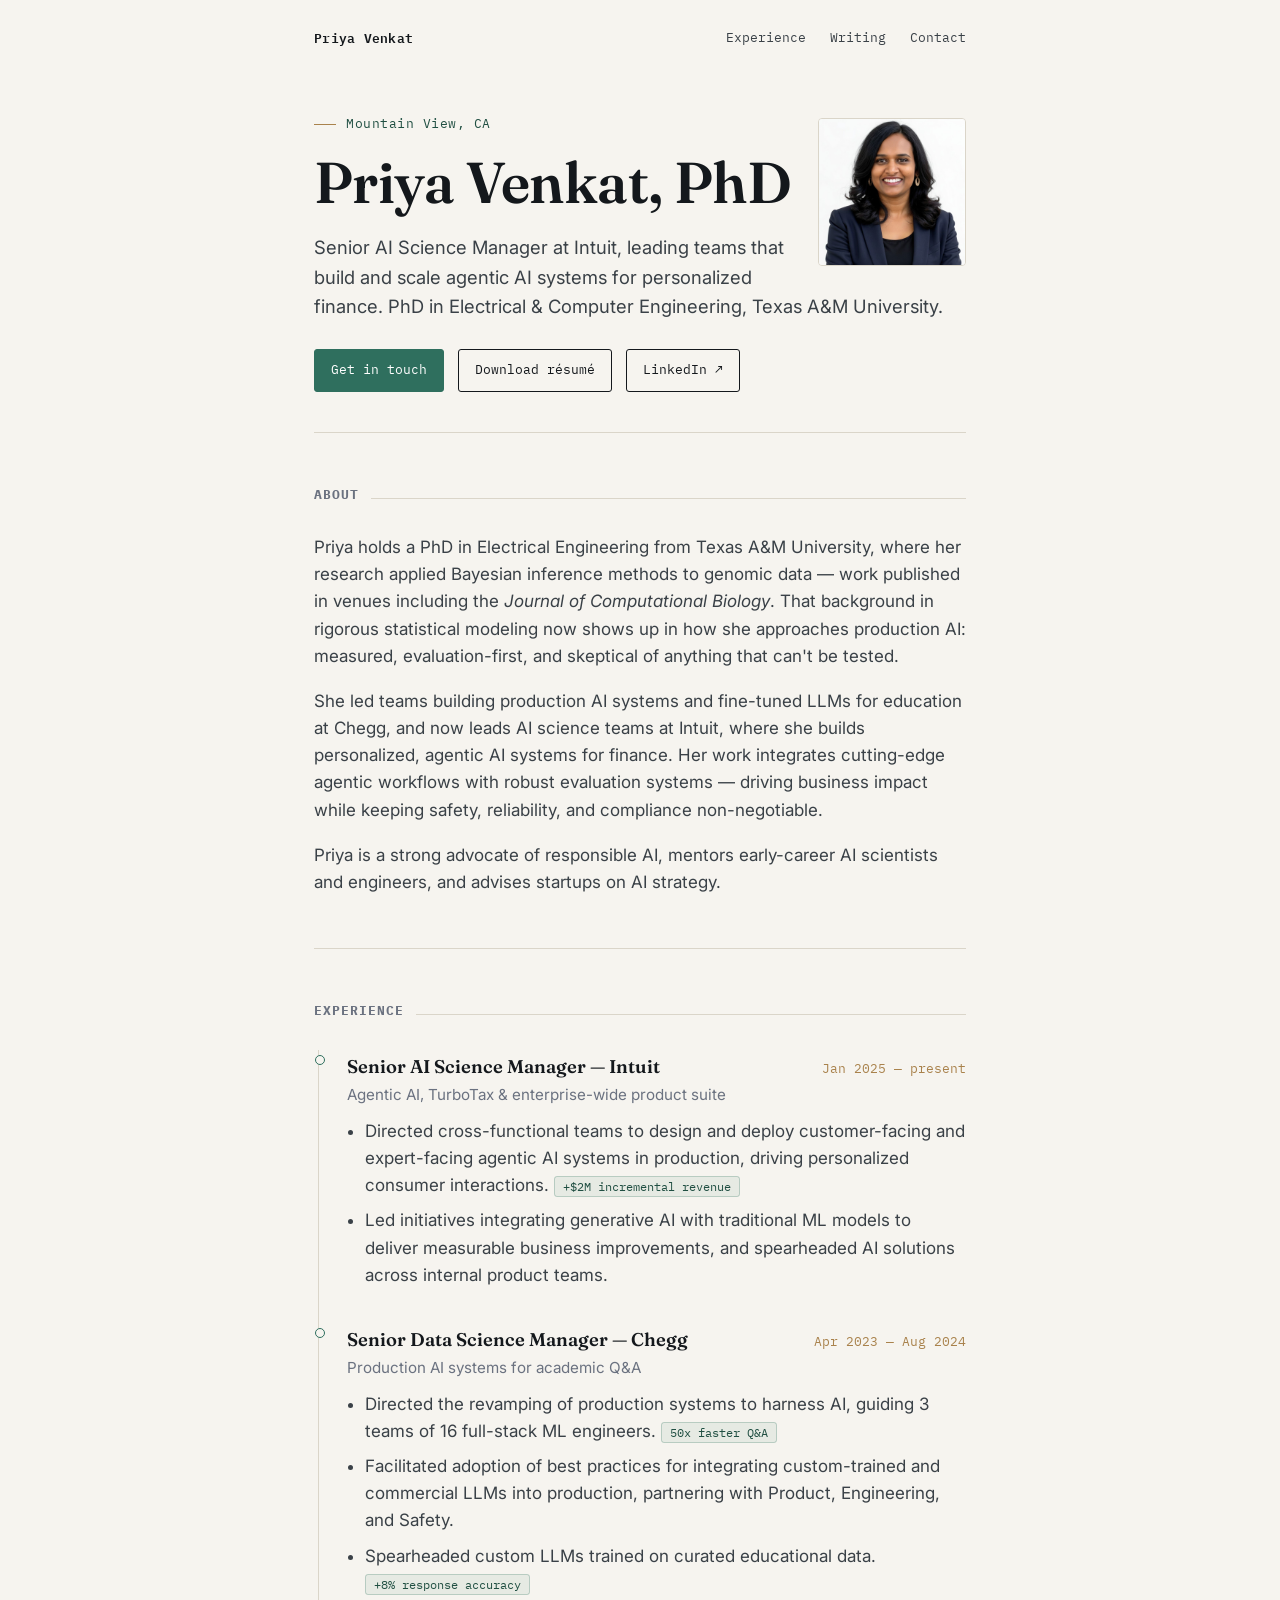
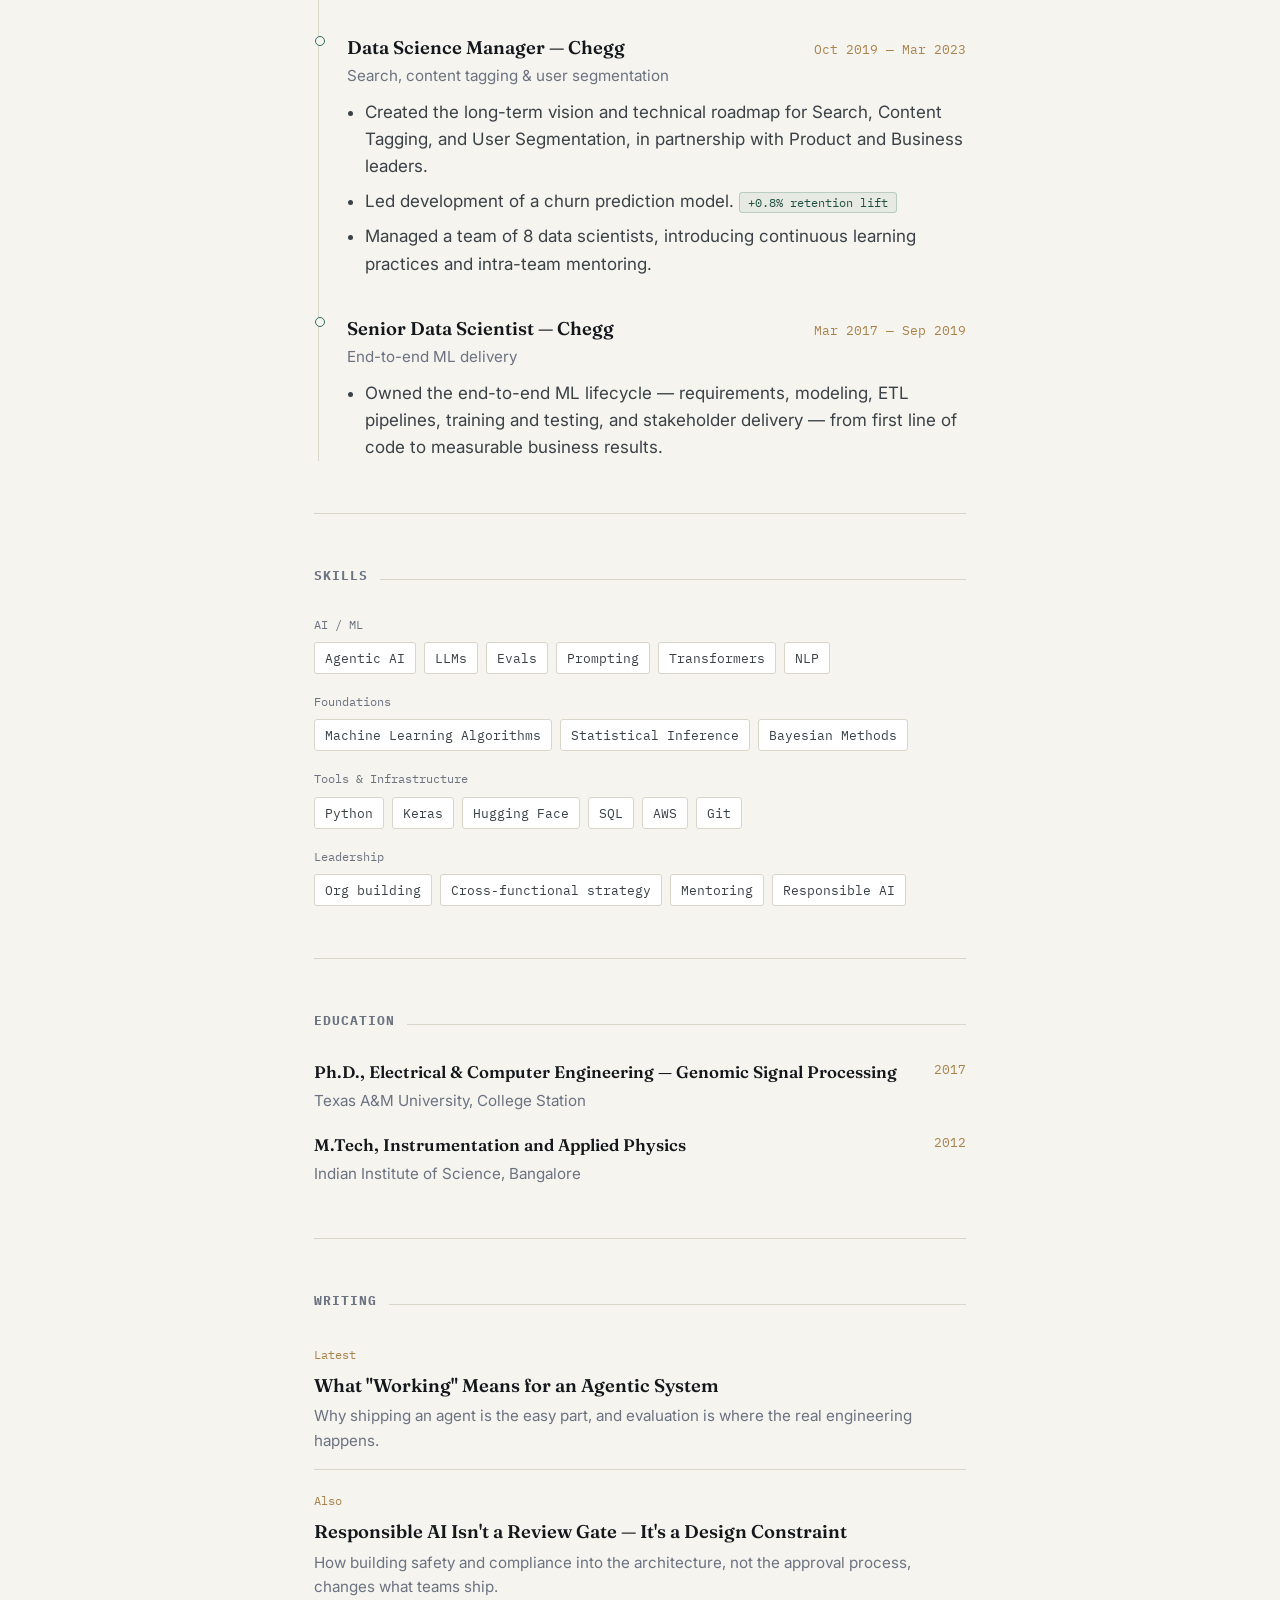
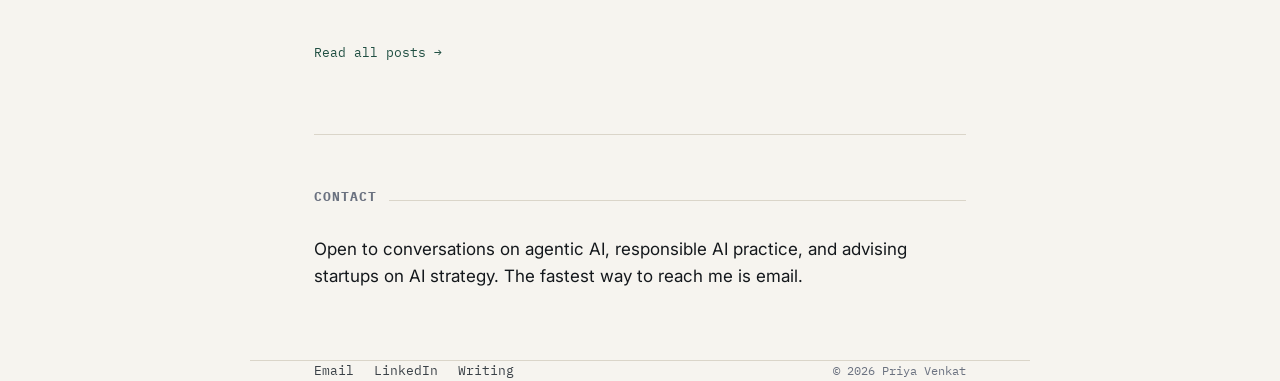
==== index.html @ 78ccdc3c "Initial site" ====
<!DOCTYPE html>
<html lang="en">
<head>
<meta charset="UTF-8">
<meta name="viewport" content="width=device-width, initial-scale=1.0">
<title>Priya Venkat, PhD — AI &amp; ML Leader</title>
<meta name="description" content="Priya Venkat, PhD — Senior AI Science Manager at Intuit. Building agentic AI systems, responsible AI practices, and mentoring the next generation of AI scientists.">
<link rel="preconnect" href="https://fonts.googleapis.com">
<link rel="preconnect" href="https://fonts.gstatic.com" crossorigin>
<link href="https://fonts.googleapis.com/css2?family=Fraunces:opsz,wght@9..144,500;9..144,600&family=Inter:wght@400;500;600&family=IBM+Plex+Mono:wght@400;500&display=swap" rel="stylesheet">
<link rel="stylesheet" href="css/style.css">
</head>
<body>

<nav class="site-nav">
  <a class="mark" href="/"><strong>Priya Venkat</strong></a>
  <div class="links">
    <a href="#experience">Experience</a>
    <a href="/blog/">Writing</a>
    <a href="#contact">Contact</a>
  </div>
</nav>

<main class="wrap">

  <section class="hero">
    <img class="portrait" src="assets/priya-profile.jpg" alt="Portrait of Priya Venkat">
    <p class="eyebrow">Mountain View, CA</p>
    <h1>Priya Venkat, PhD</h1>
    <p class="role">Senior AI Science Manager at Intuit, leading teams that build and scale agentic AI systems for personalized finance. PhD in Electrical &amp; Computer Engineering, Texas A&amp;M University.</p>
    <div class="actions">
      <a class="btn primary" href="mailto:priyav.sub@gmail.com">Get in touch</a>
      <a class="btn" href="assets/priya-venkat-resume.pdf" target="_blank" rel="noopener">Download résumé</a>
      <a class="btn" href="https://www.linkedin.com/in/priya26" target="_blank" rel="noopener">LinkedIn ↗</a>
    </div>
  </section>

  <section class="block bio">
    <h2>About</h2>
    <p>Priya holds a PhD in Electrical Engineering from Texas A&amp;M University, where her research applied Bayesian inference methods to genomic data — work published in venues including the <em>Journal of Computational Biology</em>. That background in rigorous statistical modeling now shows up in how she approaches production AI: measured, evaluation-first, and skeptical of anything that can't be tested.</p>
    <p>She led teams building production AI systems and fine-tuned LLMs for education at Chegg, and now leads AI science teams at Intuit, where she builds personalized, agentic AI systems for finance. Her work integrates cutting-edge agentic workflows with robust evaluation systems — driving business impact while keeping safety, reliability, and compliance non-negotiable.</p>
    <p>Priya is a strong advocate of responsible AI, mentors early-career AI scientists and engineers, and advises startups on AI strategy.</p>
  </section>

  <section class="block" id="experience">
    <h2>Experience</h2>
    <div class="ledger">

      <div class="entry">
        <div class="row">
          <h3>Senior AI Science Manager — Intuit</h3>
          <span class="date">Jan 2025 — present</span>
        </div>
        <p class="org">Agentic AI, TurboTax &amp; enterprise-wide product suite</p>
        <ul>
          <li>Directed cross-functional teams to design and deploy customer-facing and expert-facing agentic AI systems in production, driving personalized consumer interactions. <span class="impact">+$2M incremental revenue</span></li>
          <li>Led initiatives integrating generative AI with traditional ML models to deliver measurable business improvements, and spearheaded AI solutions across internal product teams.</li>
        </ul>
      </div>

      <div class="entry">
        <div class="row">
          <h3>Senior Data Science Manager — Chegg</h3>
          <span class="date">Apr 2023 — Aug 2024</span>
        </div>
        <p class="org">Production AI systems for academic Q&amp;A</p>
        <ul>
          <li>Directed the revamping of production systems to harness AI, guiding 3 teams of 16 full-stack ML engineers. <span class="impact">50x faster Q&amp;A</span></li>
          <li>Facilitated adoption of best practices for integrating custom-trained and commercial LLMs into production, partnering with Product, Engineering, and Safety.</li>
          <li>Spearheaded custom LLMs trained on curated educational data. <span class="impact">+8% response accuracy</span></li>
        </ul>
      </div>

      <div class="entry">
        <div class="row">
          <h3>Data Science Manager — Chegg</h3>
          <span class="date">Oct 2019 — Mar 2023</span>
        </div>
        <p class="org">Search, content tagging &amp; user segmentation</p>
        <ul>
          <li>Created the long-term vision and technical roadmap for Search, Content Tagging, and User Segmentation, in partnership with Product and Business leaders.</li>
          <li>Led development of a churn prediction model. <span class="impact">+0.8% retention lift</span></li>
          <li>Managed a team of 8 data scientists, introducing continuous learning practices and intra-team mentoring.</li>
        </ul>
      </div>

      <div class="entry">
        <div class="row">
          <h3>Senior Data Scientist — Chegg</h3>
          <span class="date">Mar 2017 — Sep 2019</span>
        </div>
        <p class="org">End-to-end ML delivery</p>
        <ul>
          <li>Owned the end-to-end ML lifecycle — requirements, modeling, ETL pipelines, training and testing, and stakeholder delivery — from first line of code to measurable business results.</li>
        </ul>
      </div>

    </div>
  </section>

  <section class="block">
    <h2>Skills</h2>
    <div class="skill-groups">
      <div class="skill-group">
        <div class="label">AI / ML</div>
        <div class="tags">
          <span class="tag">Agentic AI</span>
          <span class="tag">LLMs</span>
          <span class="tag">Evals</span>
          <span class="tag">Prompting</span>
          <span class="tag">Transformers</span>
          <span class="tag">NLP</span>
        </div>
      </div>
      <div class="skill-group">
        <div class="label">Foundations</div>
        <div class="tags">
          <span class="tag">Machine Learning Algorithms</span>
          <span class="tag">Statistical Inference</span>
          <span class="tag">Bayesian Methods</span>
        </div>
      </div>
      <div class="skill-group">
        <div class="label">Tools &amp; Infrastructure</div>
        <div class="tags">
          <span class="tag">Python</span>
          <span class="tag">Keras</span>
          <span class="tag">Hugging Face</span>
          <span class="tag">SQL</span>
          <span class="tag">AWS</span>
          <span class="tag">Git</span>
        </div>
      </div>
      <div class="skill-group">
        <div class="label">Leadership</div>
        <div class="tags">
          <span class="tag">Org building</span>
          <span class="tag">Cross-functional strategy</span>
          <span class="tag">Mentoring</span>
          <span class="tag">Responsible AI</span>
        </div>
      </div>
    </div>
  </section>

  <section class="block">
    <h2>Education</h2>
    <div class="edu-entry">
      <div class="row">
        <h3>Ph.D., Electrical &amp; Computer Engineering — Genomic Signal Processing</h3>
        <span class="date">2017</span>
      </div>
      <p class="org">Texas A&amp;M University, College Station</p>
    </div>
    <div class="edu-entry">
      <div class="row">
        <h3>M.Tech, Instrumentation and Applied Physics</h3>
        <span class="date">2012</span>
      </div>
      <p class="org">Indian Institute of Science, Bangalore</p>
    </div>
  </section>

  <section class="block">
    <h2>Writing</h2>
    <div class="writing-list">
      <a class="post-link" href="blog/evaluating-agentic-systems.html">
        <span class="p-date">Latest</span>
        <h3>What "Working" Means for an Agentic System</h3>
        <p>Why shipping an agent is the easy part, and evaluation is where the real engineering happens.</p>
      </a>
      <a class="post-link" href="blog/responsible-ai-at-scale.html">
        <span class="p-date">Also</span>
        <h3>Responsible AI Isn't a Review Gate — It's a Design Constraint</h3>
        <p>How building safety and compliance into the architecture, not the approval process, changes what teams ship.</p>
      </a>
    </div>
    <p style="margin-top: 20px;"><a href="/blog/" class="back-link">Read all posts →</a></p>
  </section>

  <section class="block" id="contact">
    <h2>Contact</h2>
    <p class="bio">Open to conversations on agentic AI, responsible AI practice, and advising startups on AI strategy. The fastest way to reach me is email.</p>
  </section>

</main>

<footer class="wrap">
  <div class="foot-row">
    <div class="links">
      <a href="mailto:priyav.sub@gmail.com">Email</a>
      <a href="https://www.linkedin.com/in/priya26" target="_blank" rel="noopener">LinkedIn</a>
      <a href="/blog/">Writing</a>
    </div>
    <span class="copy">© 2026 Priya Venkat</span>
  </div>
</footer>

</body>
</html>
---- css/style.css ----
/* ==========================================================================
   Priya Venkat — personal site
   Design tokens
   ========================================================================== */

:root {
  --ink: #14181C;
  --ink-soft: #3A4147;
  --paper: #F6F4EF;
  --paper-raised: #FFFFFF;
  --ledger: #2F6F5E;
  --ledger-deep: #204F42;
  --brass: #A9824C;
  --line: #DAD5C9;
  --muted: #6B7280;

  --display: "Fraunces", Georgia, serif;
  --body: "Inter", -apple-system, BlinkMacSystemFont, "Segoe UI", sans-serif;
  --mono: "IBM Plex Mono", ui-monospace, Menlo, monospace;

  --max-w: 780px;
  --edge: clamp(24px, 6vw, 64px);
}

@media (prefers-color-scheme: dark) {
  /* Intentionally not auto-switching to dark mode — the ledger-on-paper
     concept depends on the warm paper ground. Kept light across devices. */
}

* { box-sizing: border-box; }

html {
  scroll-behavior: smooth;
}

@media (prefers-reduced-motion: reduce) {
  html { scroll-behavior: auto; }
  * { animation-duration: 0.001ms !important; transition-duration: 0.001ms !important; }
}

body {
  margin: 0;
  background: var(--paper);
  color: var(--ink);
  font-family: var(--body);
  font-size: 17px;
  line-height: 1.6;
  -webkit-font-smoothing: antialiased;
}

a {
  color: var(--ledger-deep);
  text-decoration-thickness: 1px;
  text-underline-offset: 3px;
}
a:hover { color: var(--brass); }

a:focus-visible,
button:focus-visible {
  outline: 2px solid var(--ledger);
  outline-offset: 3px;
}

img { max-width: 100%; display: block; }

.wrap {
  max-width: var(--max-w);
  margin: 0 auto;
  padding: 0 var(--edge);
}

/* ---------- Nav ---------- */

.site-nav {
  padding: 28px var(--edge) 0;
  max-width: var(--max-w);
  margin: 0 auto;
  display: flex;
  justify-content: space-between;
  align-items: center;
}

.site-nav .mark {
  font-family: var(--mono);
  font-size: 13px;
  letter-spacing: 0.02em;
  color: var(--muted);
  text-decoration: none;
}
.site-nav .mark strong { color: var(--ink); font-weight: 600; }

.site-nav .links {
  display: flex;
  gap: 24px;
  font-family: var(--mono);
  font-size: 13px;
}
.site-nav .links a {
  color: var(--ink-soft);
  text-decoration: none;
  border-bottom: 1px solid transparent;
}
.site-nav .links a:hover {
  color: var(--ledger-deep);
  border-bottom-color: var(--ledger);
}

/* ---------- Hero ---------- */

.hero {
  padding: 64px 0 40px;
}

.hero .eyebrow {
  font-family: var(--mono);
  font-size: 13px;
  color: var(--ledger-deep);
  letter-spacing: 0.04em;
  margin: 0 0 18px;
  display: flex;
  align-items: center;
  gap: 10px;
}
.hero .eyebrow::before {
  content: "";
  width: 22px;
  height: 1px;
  background: var(--brass);
  display: inline-block;
}

.hero h1 {
  font-family: var(--display);
  font-weight: 600;
  font-size: clamp(2.4rem, 6vw, 3.6rem);
  line-height: 1.05;
  letter-spacing: -0.01em;
  margin: 0 0 20px;
}

.hero .role {
  font-size: 1.15rem;
  color: var(--ink-soft);
  max-width: 60ch;
  margin: 0 0 28px;
}

.hero .portrait {
  float: right;
  width: 148px;
  height: 148px;
  border-radius: 4px;
  object-fit: cover;
  margin: 4px 0 20px 24px;
  border: 1px solid var(--line);
}

.hero .actions {
  display: flex;
  flex-wrap: wrap;
  gap: 14px;
  margin-top: 8px;
  clear: both;
}

.btn {
  font-family: var(--mono);
  font-size: 13px;
  display: inline-flex;
  align-items: center;
  gap: 8px;
  padding: 10px 16px;
  border: 1px solid var(--ink);
  border-radius: 3px;
  text-decoration: none;
  color: var(--ink);
  transition: background 0.15s ease, color 0.15s ease, border-color 0.15s ease;
}
.btn:hover {
  background: var(--ink);
  color: var(--paper);
}
.btn.primary {
  background: var(--ledger);
  border-color: var(--ledger);
  color: #fff;
}
.btn.primary:hover {
  background: var(--ledger-deep);
  border-color: var(--ledger-deep);
  color: #fff;
}

/* ---------- Section scaffolding ---------- */

section.block {
  padding: 52px 0;
  border-top: 1px solid var(--line);
}

.block h2 {
  font-family: var(--mono);
  font-size: 13px;
  text-transform: uppercase;
  letter-spacing: 0.08em;
  color: var(--muted);
  margin: 0 0 28px;
  display: flex;
  align-items: baseline;
  gap: 12px;
}
.block h2::after {
  content: "";
  flex: 1;
  height: 1px;
  background: var(--line);
}

.bio p { margin: 0 0 18px; color: var(--ink-soft); max-width: 68ch; }
.bio p:last-child { margin-bottom: 0; }

/* ---------- Ledger timeline (experience) ---------- */

.ledger {
  position: relative;
  padding-left: 0;
}

.entry {
  position: relative;
  padding: 0 0 34px 0;
  border-left: 1px solid var(--line);
  padding-left: 28px;
  margin-left: 4px;
}
.entry:last-child { padding-bottom: 0; }

.entry::before {
  content: "";
  position: absolute;
  left: -4.5px;
  top: 5px;
  width: 8px;
  height: 8px;
  background: var(--paper);
  border: 1.5px solid var(--ledger);
  border-radius: 50%;
}

.entry .row {
  display: flex;
  justify-content: space-between;
  align-items: baseline;
  flex-wrap: wrap;
  gap: 8px 20px;
}

.entry .date {
  font-family: var(--mono);
  font-size: 12.5px;
  color: var(--brass);
  white-space: nowrap;
}

.entry h3 {
  font-family: var(--display);
  font-size: 1.15rem;
  font-weight: 600;
  margin: 2px 0 2px;
}

.entry .org {
  color: var(--muted);
  font-size: 0.95rem;
  margin: 0 0 10px;
}

.entry ul {
  margin: 8px 0 0;
  padding-left: 18px;
  color: var(--ink-soft);
}
.entry li { margin-bottom: 8px; }
.entry li:last-child { margin-bottom: 0; }

.entry .impact {
  font-family: var(--mono);
  font-size: 12px;
  color: var(--ledger-deep);
  background: rgba(47, 111, 94, 0.08);
  border: 1px solid rgba(47, 111, 94, 0.25);
  padding: 2px 8px;
  border-radius: 3px;
  white-space: nowrap;
}

/* ---------- Skills ---------- */

.skill-groups {
  display: grid;
  gap: 18px;
}

.skill-group .label {
  font-family: var(--mono);
  font-size: 12px;
  color: var(--muted);
  margin-bottom: 8px;
}

.tags {
  display: flex;
  flex-wrap: wrap;
  gap: 8px;
}

.tag {
  font-family: var(--mono);
  font-size: 12.5px;
  padding: 5px 10px;
  border: 1px solid var(--line);
  border-radius: 3px;
  color: var(--ink-soft);
  background: var(--paper-raised);
}

/* ---------- Education ---------- */

.edu-entry {
  margin-bottom: 18px;
}
.edu-entry:last-child { margin-bottom: 0; }
.edu-entry .row {
  display: flex;
  justify-content: space-between;
  gap: 12px;
  flex-wrap: wrap;
}
.edu-entry h3 {
  font-family: var(--display);
  font-size: 1.05rem;
  margin: 0 0 3px;
  font-weight: 600;
}
.edu-entry .org { color: var(--muted); font-size: 0.95rem; margin: 0; }
.edu-entry .date { font-family: var(--mono); font-size: 12.5px; color: var(--brass); }

/* ---------- Writing teaser ---------- */

.writing-list a.post-link {
  display: block;
  padding: 16px 0;
  border-bottom: 1px solid var(--line);
  text-decoration: none;
  color: var(--ink);
}
.writing-list a.post-link:first-child { padding-top: 0; }
.writing-list a.post-link:last-child { border-bottom: none; }

.post-link .p-date {
  font-family: var(--mono);
  font-size: 12px;
  color: var(--brass);
}
.post-link h3 {
  font-family: var(--display);
  font-size: 1.15rem;
  margin: 4px 0 4px;
  font-weight: 600;
  transition: color 0.15s ease;
}
.post-link:hover h3 { color: var(--ledger-deep); }
.post-link p {
  color: var(--muted);
  margin: 0;
  font-size: 0.95rem;
}

/* ---------- Footer ---------- */

footer {
  padding: 44px 0 60px;
  border-top: 1px solid var(--line);
  margin-top: 12px;
}
footer .foot-row {
  display: flex;
  justify-content: space-between;
  align-items: center;
  flex-wrap: wrap;
  gap: 14px;
}
footer .links {
  display: flex;
  gap: 20px;
  font-family: var(--mono);
  font-size: 13px;
}
footer .links a { text-decoration: none; color: var(--ink-soft); }
footer .links a:hover { color: var(--ledger-deep); }
footer .copy {
  font-family: var(--mono);
  font-size: 12px;
  color: var(--muted);
}

/* ---------- Blog index ---------- */

.blog-hero {
  padding: 56px 0 20px;
}
.blog-hero h1 {
  font-family: var(--display);
  font-size: clamp(2rem, 5vw, 2.8rem);
  margin: 0 0 12px;
  font-weight: 600;
}
.blog-hero p { color: var(--muted); max-width: 60ch; }

.post-list { padding: 20px 0 60px; }

/* ---------- Blog post ---------- */

.post-header {
  padding: 56px 0 8px;
}
.post-header .p-date {
  font-family: var(--mono);
  font-size: 13px;
  color: var(--brass);
}
.post-header h1 {
  font-family: var(--display);
  font-size: clamp(1.8rem, 5vw, 2.6rem);
  line-height: 1.15;
  margin: 12px 0 8px;
  font-weight: 600;
}
.post-header .dek {
  color: var(--ink-soft);
  font-size: 1.05rem;
  max-width: 60ch;
}

.post-body {
  padding: 20px 0 60px;
  max-width: var(--max-w);
}
.post-body p { margin: 0 0 20px; color: var(--ink-soft); }
.post-body h2 {
  font-family: var(--display);
  font-size: 1.4rem;
  margin: 36px 0 14px;
  font-weight: 600;
  color: var(--ink);
}
.post-body ul { color: var(--ink-soft); padding-left: 22px; }
.post-body li { margin-bottom: 10px; }
.post-body blockquote {
  margin: 28px 0;
  padding: 4px 0 4px 20px;
  border-left: 2px solid var(--ledger);
  color: var(--ink-soft);
  font-style: italic;
}

.back-link {
  font-family: var(--mono);
  font-size: 13px;
  text-decoration: none;
  display: inline-block;
  margin-top: 8px;
}

/* ---------- Responsive ---------- */

@media (max-width: 560px) {
  .hero .portrait {
    float: none;
    width: 108px;
    height: 108px;
    margin: 0 0 20px;
  }
  .entry .row { flex-direction: column; align-items: flex-start; }
  .edu-entry .row { flex-direction: column; }
}
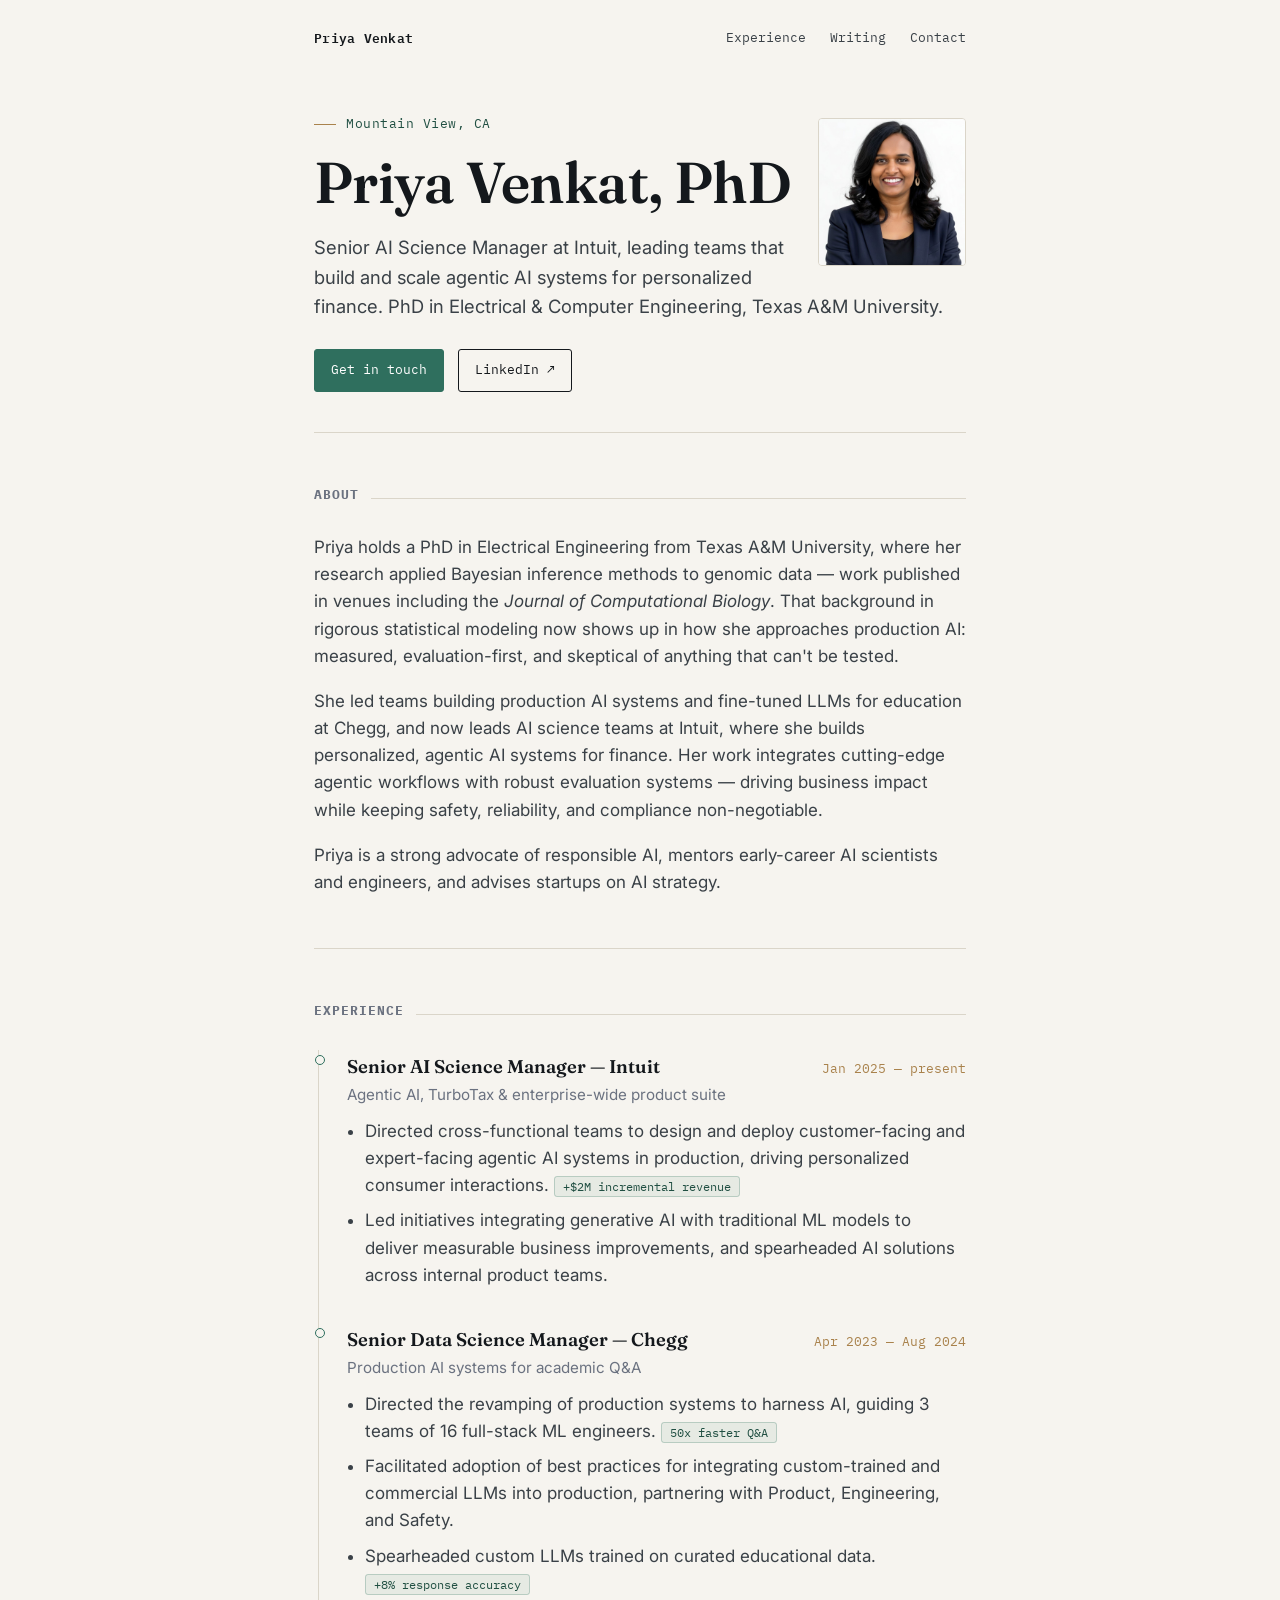
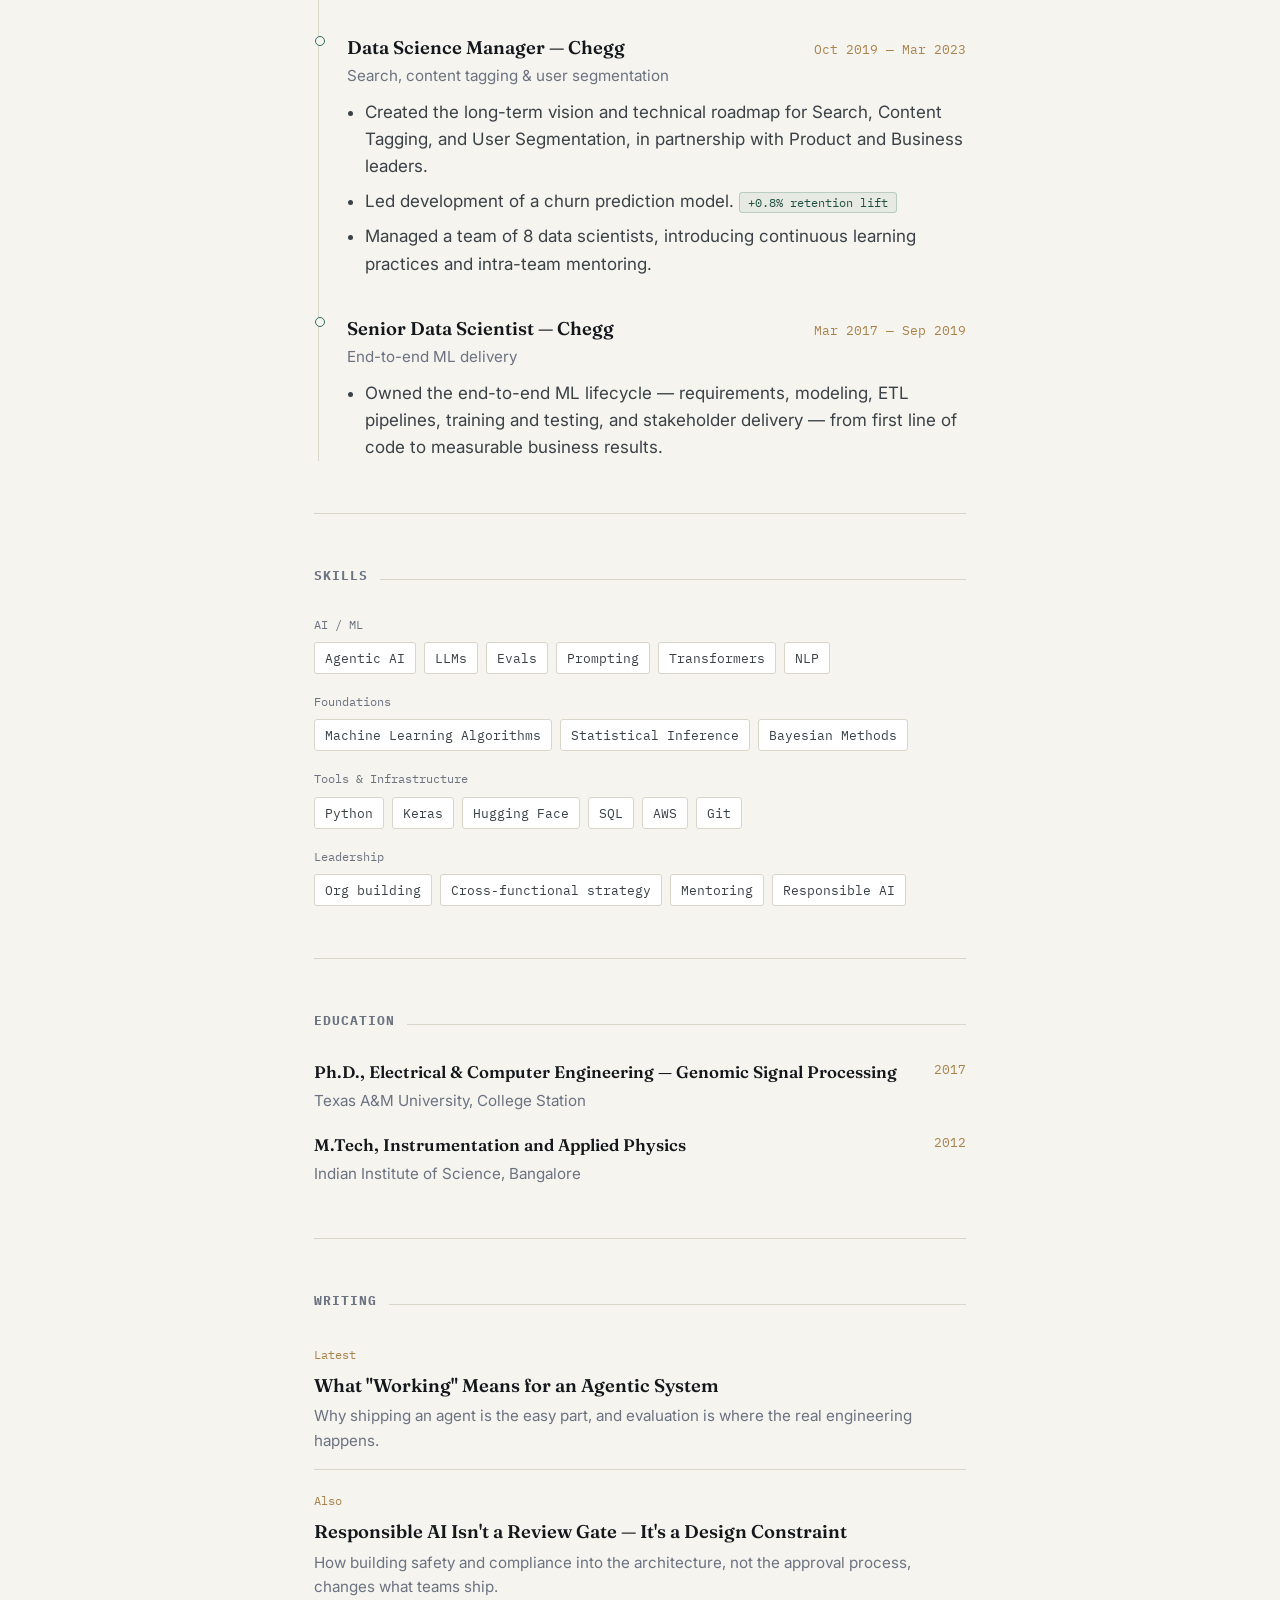
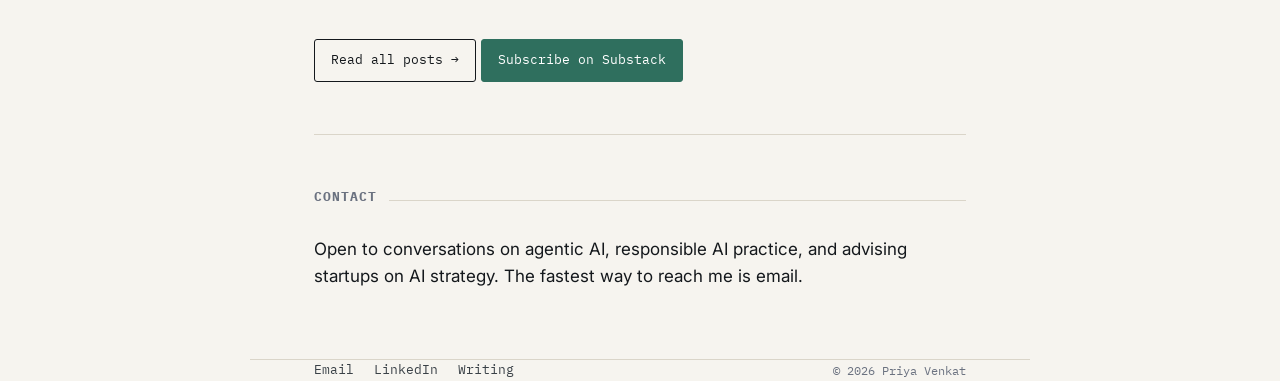
==== commit a151d5d7: "Remove résumé PDF, keep summary only" ====
--- a/index.html
+++ b/index.html
@@ -30,7 +30,6 @@
     <p class="role">Senior AI Science Manager at Intuit, leading teams that build and scale agentic AI systems for personalized finance. PhD in Electrical &amp; Computer Engineering, Texas A&amp;M University.</p>
     <div class="actions">
       <a class="btn primary" href="mailto:priyav.sub@gmail.com">Get in touch</a>
-      <a class="btn" href="assets/priya-venkat-resume.pdf" target="_blank" rel="noopener">Download résumé</a>
       <a class="btn" href="https://www.linkedin.com/in/priya26" target="_blank" rel="noopener">LinkedIn ↗</a>
     </div>
   </section>
@@ -175,7 +174,10 @@
         <p>How building safety and compliance into the architecture, not the approval process, changes what teams ship.</p>
       </a>
     </div>
-    <p style="margin-top: 20px;"><a href="/blog/" class="back-link">Read all posts →</a></p>
+    <div class="actions" style="margin-top: 24px;">
+      <a class="btn" href="/blog/">Read all posts →</a>
+      <a class="btn primary" href="https://priyavenkatai.substack.com" target="_blank" rel="noopener">Subscribe on Substack</a>
+    </div>
   </section>
 
   <section class="block" id="contact">
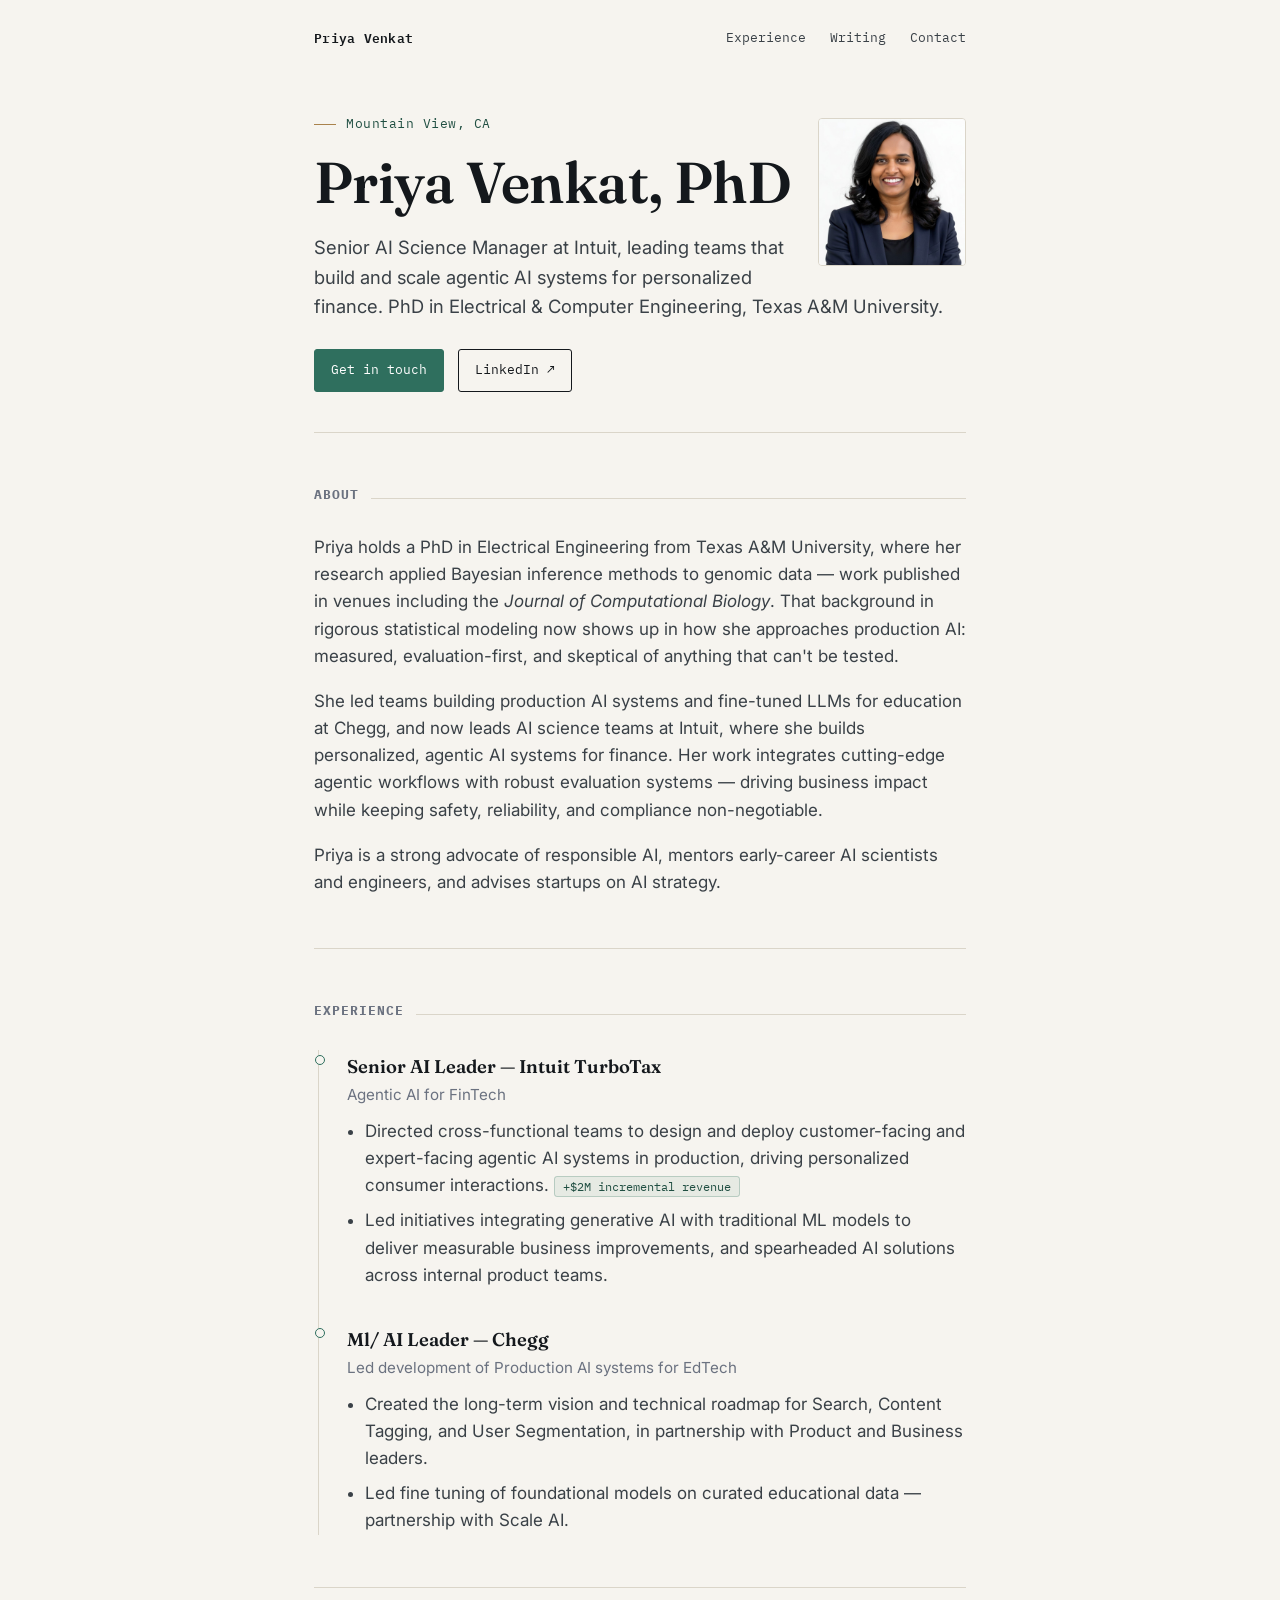
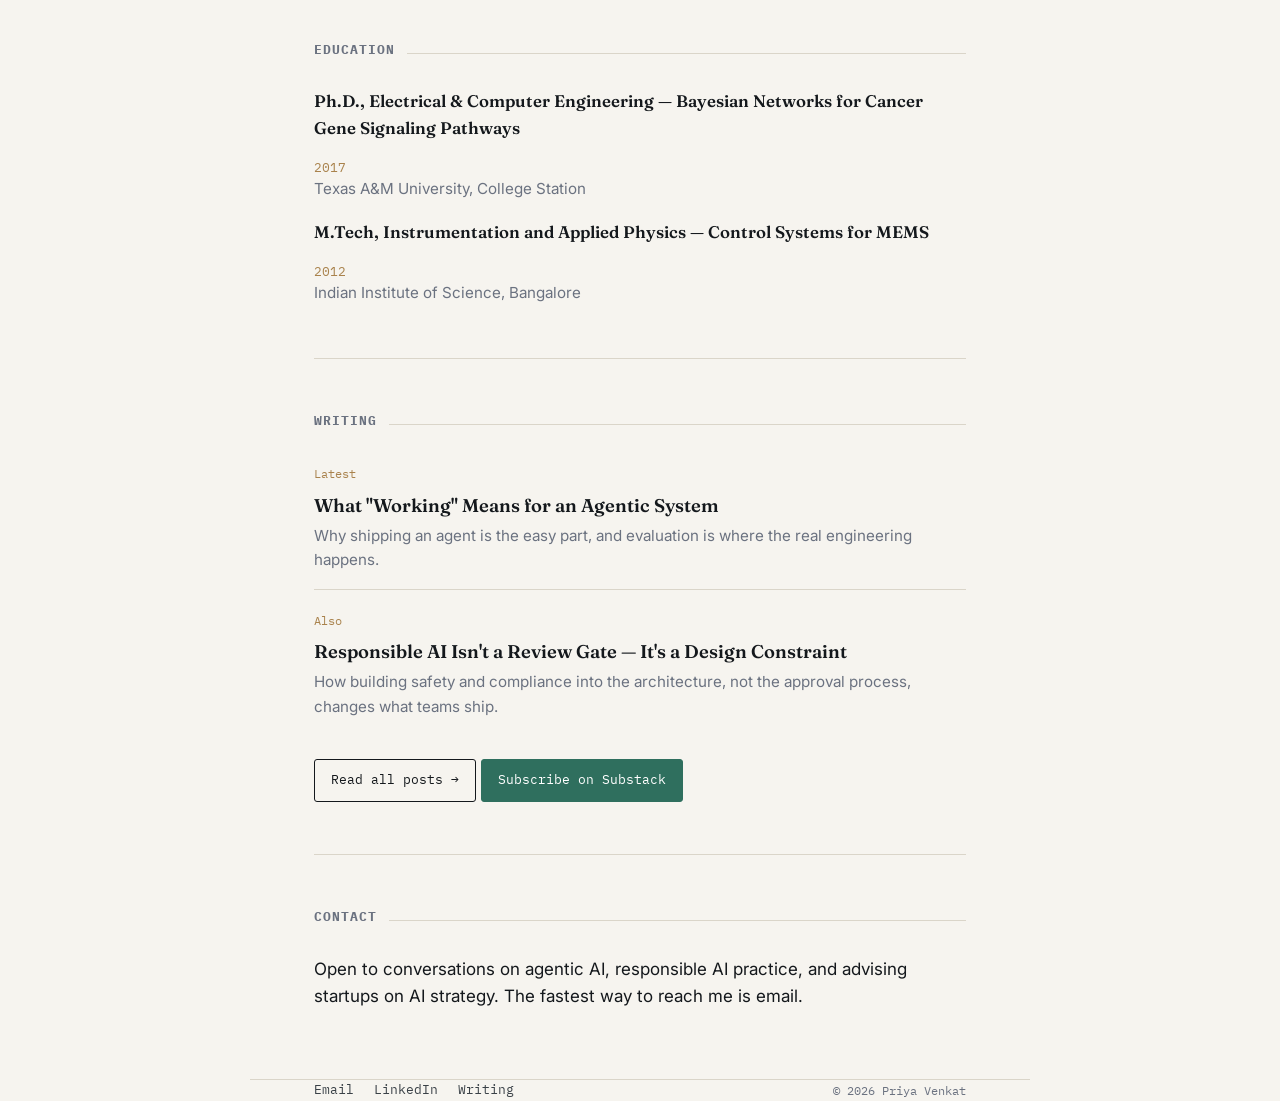
==== commit e7eb75bd: "Modify about me" ====
--- a/index.html
+++ b/index.html
@@ -47,10 +47,9 @@
 
       <div class="entry">
         <div class="row">
-          <h3>Senior AI Science Manager — Intuit</h3>
-          <span class="date">Jan 2025 — present</span>
+          <h3>Senior AI Leader — Intuit TurboTax</h3>
         </div>
-        <p class="org">Agentic AI, TurboTax &amp; enterprise-wide product suite</p>
+        <p class="org">Agentic AI for FinTech</p>
         <ul>
           <li>Directed cross-functional teams to design and deploy customer-facing and expert-facing agentic AI systems in production, driving personalized consumer interactions. <span class="impact">+$2M incremental revenue</span></li>
           <li>Led initiatives integrating generative AI with traditional ML models to deliver measurable business improvements, and spearheaded AI solutions across internal product teams.</li>
@@ -59,38 +58,12 @@
 
       <div class="entry">
         <div class="row">
-          <h3>Senior Data Science Manager — Chegg</h3>
-          <span class="date">Apr 2023 — Aug 2024</span>
+          <h3>Ml/ AI Leader — Chegg</h3>
         </div>
-        <p class="org">Production AI systems for academic Q&amp;A</p>
-        <ul>
-          <li>Directed the revamping of production systems to harness AI, guiding 3 teams of 16 full-stack ML engineers. <span class="impact">50x faster Q&amp;A</span></li>
-          <li>Facilitated adoption of best practices for integrating custom-trained and commercial LLMs into production, partnering with Product, Engineering, and Safety.</li>
-          <li>Spearheaded custom LLMs trained on curated educational data. <span class="impact">+8% response accuracy</span></li>
-        </ul>
-      </div>
-
-      <div class="entry">
-        <div class="row">
-          <h3>Data Science Manager — Chegg</h3>
-          <span class="date">Oct 2019 — Mar 2023</span>
-        </div>
-        <p class="org">Search, content tagging &amp; user segmentation</p>
+        <p class="org">Led development of Production AI systems for EdTech</p>
         <ul>
           <li>Created the long-term vision and technical roadmap for Search, Content Tagging, and User Segmentation, in partnership with Product and Business leaders.</li>
-          <li>Led development of a churn prediction model. <span class="impact">+0.8% retention lift</span></li>
-          <li>Managed a team of 8 data scientists, introducing continuous learning practices and intra-team mentoring.</li>
-        </ul>
-      </div>
-
-      <div class="entry">
-        <div class="row">
-          <h3>Senior Data Scientist — Chegg</h3>
-          <span class="date">Mar 2017 — Sep 2019</span>
-        </div>
-        <p class="org">End-to-end ML delivery</p>
-        <ul>
-          <li>Owned the end-to-end ML lifecycle — requirements, modeling, ETL pipelines, training and testing, and stakeholder delivery — from first line of code to measurable business results.</li>
+          <li>Led fine tuning of foundational models on curated educational data — partnership with Scale AI.</li>
         </ul>
       </div>
 
@@ -98,62 +71,17 @@
   </section>
 
   <section class="block">
-    <h2>Skills</h2>
-    <div class="skill-groups">
-      <div class="skill-group">
-        <div class="label">AI / ML</div>
-        <div class="tags">
-          <span class="tag">Agentic AI</span>
-          <span class="tag">LLMs</span>
-          <span class="tag">Evals</span>
-          <span class="tag">Prompting</span>
-          <span class="tag">Transformers</span>
-          <span class="tag">NLP</span>
-        </div>
-      </div>
-      <div class="skill-group">
-        <div class="label">Foundations</div>
-        <div class="tags">
-          <span class="tag">Machine Learning Algorithms</span>
-          <span class="tag">Statistical Inference</span>
-          <span class="tag">Bayesian Methods</span>
-        </div>
-      </div>
-      <div class="skill-group">
-        <div class="label">Tools &amp; Infrastructure</div>
-        <div class="tags">
-          <span class="tag">Python</span>
-          <span class="tag">Keras</span>
-          <span class="tag">Hugging Face</span>
-          <span class="tag">SQL</span>
-          <span class="tag">AWS</span>
-          <span class="tag">Git</span>
-        </div>
-      </div>
-      <div class="skill-group">
-        <div class="label">Leadership</div>
-        <div class="tags">
-          <span class="tag">Org building</span>
-          <span class="tag">Cross-functional strategy</span>
-          <span class="tag">Mentoring</span>
-          <span class="tag">Responsible AI</span>
-        </div>
-      </div>
-    </div>
-  </section>
-
-  <section class="block">
     <h2>Education</h2>
     <div class="edu-entry">
       <div class="row">
-        <h3>Ph.D., Electrical &amp; Computer Engineering — Genomic Signal Processing</h3>
+        <h3>Ph.D., Electrical &amp; Computer Engineering — Bayesian Networks for Cancer Gene Signaling Pathways</h3>
         <span class="date">2017</span>
       </div>
       <p class="org">Texas A&amp;M University, College Station</p>
     </div>
     <div class="edu-entry">
       <div class="row">
-        <h3>M.Tech, Instrumentation and Applied Physics</h3>
+        <h3>M.Tech, Instrumentation and Applied Physics — Control Systems for MEMS</h3>
         <span class="date">2012</span>
       </div>
       <p class="org">Indian Institute of Science, Bangalore</p>
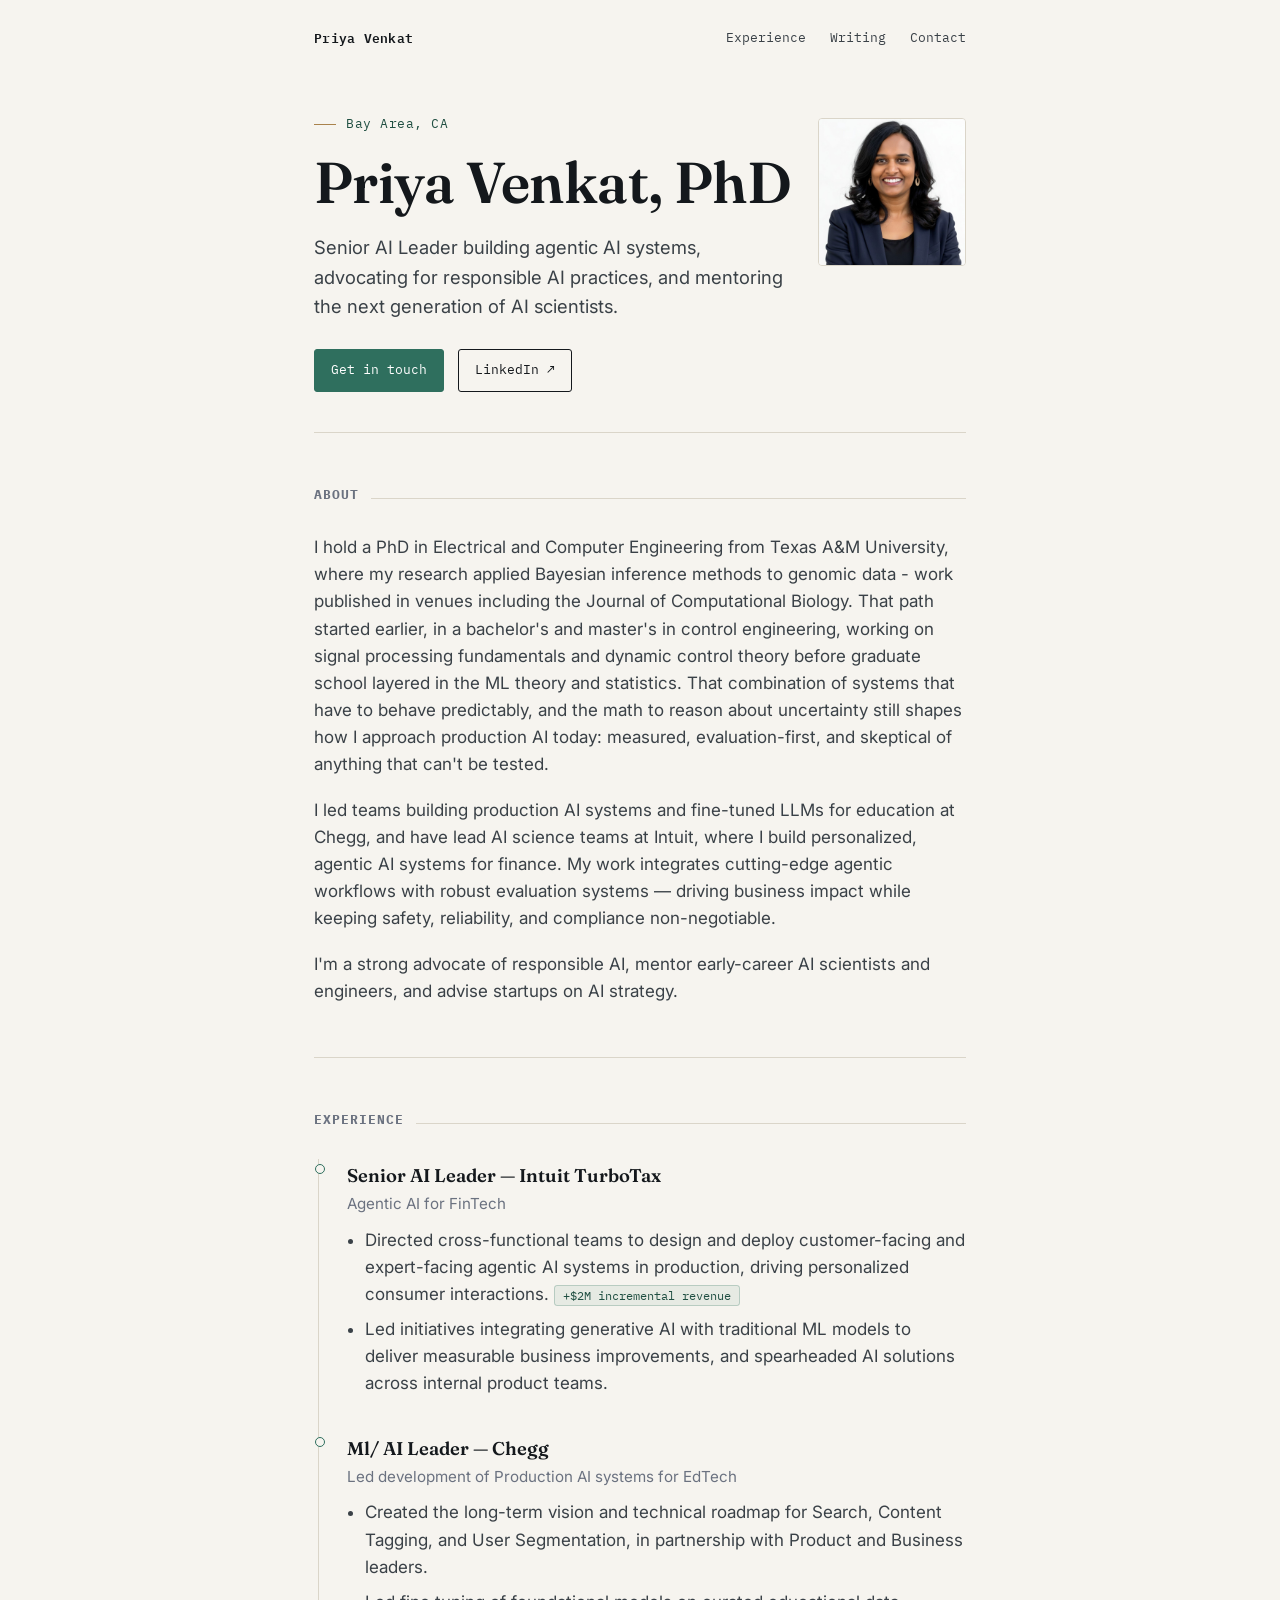
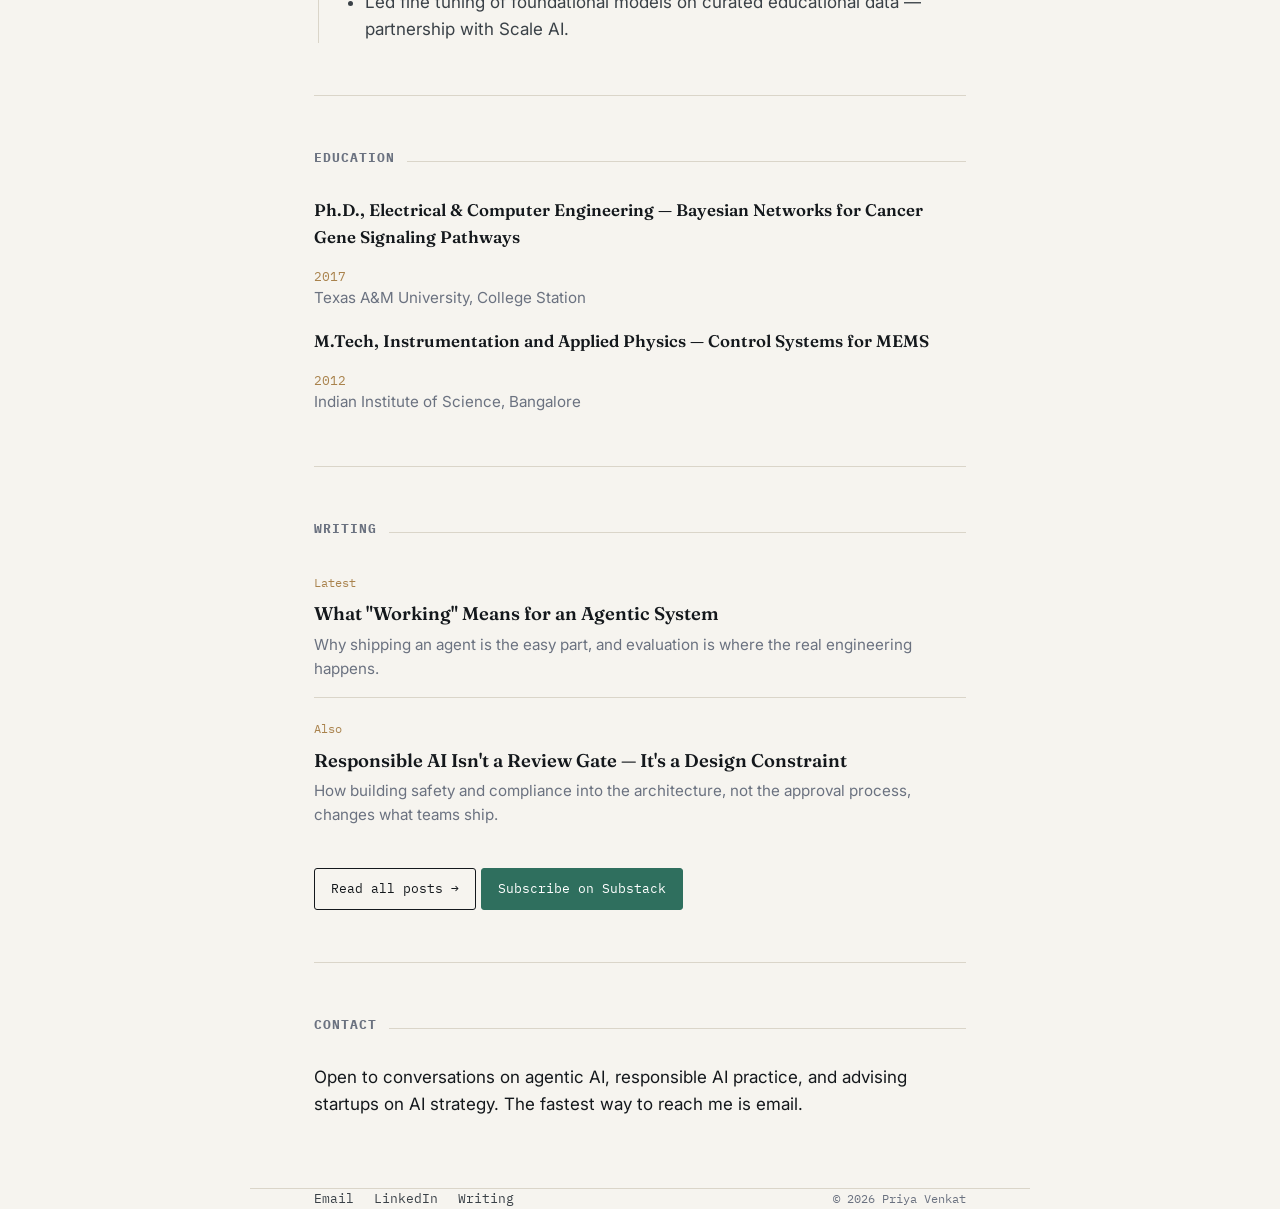
==== commit 7c8eaea0: "Modify about me again" ====
--- a/index.html
+++ b/index.html
@@ -4,7 +4,7 @@
 <meta charset="UTF-8">
 <meta name="viewport" content="width=device-width, initial-scale=1.0">
 <title>Priya Venkat, PhD — AI &amp; ML Leader</title>
-<meta name="description" content="Priya Venkat, PhD — Senior AI Science Manager at Intuit. Building agentic AI systems, responsible AI practices, and mentoring the next generation of AI scientists.">
+<meta name="description" content="Priya Venkat, PhD — Senior AI Leader building agentic AI systems, advocating for responsible AI practices, and mentoring the next generation of AI scientists.">
 <link rel="preconnect" href="https://fonts.googleapis.com">
 <link rel="preconnect" href="https://fonts.gstatic.com" crossorigin>
 <link href="https://fonts.googleapis.com/css2?family=Fraunces:opsz,wght@9..144,500;9..144,600&family=Inter:wght@400;500;600&family=IBM+Plex+Mono:wght@400;500&display=swap" rel="stylesheet">
@@ -25,9 +25,9 @@
 
   <section class="hero">
     <img class="portrait" src="assets/priya-profile.jpg" alt="Portrait of Priya Venkat">
-    <p class="eyebrow">Mountain View, CA</p>
+    <p class="eyebrow">Bay Area, CA</p>
     <h1>Priya Venkat, PhD</h1>
-    <p class="role">Senior AI Science Manager at Intuit, leading teams that build and scale agentic AI systems for personalized finance. PhD in Electrical &amp; Computer Engineering, Texas A&amp;M University.</p>
+    <p class="role">Senior AI Leader building agentic AI systems, advocating for responsible AI practices, and mentoring the next generation of AI scientists.</p>
     <div class="actions">
       <a class="btn primary" href="mailto:priyav.sub@gmail.com">Get in touch</a>
       <a class="btn" href="https://www.linkedin.com/in/priya26" target="_blank" rel="noopener">LinkedIn ↗</a>
@@ -36,14 +36,17 @@
 
   <section class="block bio">
     <h2>About</h2>
-    <p>Priya holds a PhD in Electrical Engineering from Texas A&amp;M University, where her research applied Bayesian inference methods to genomic data — work published in venues including the <em>Journal of Computational Biology</em>. That background in rigorous statistical modeling now shows up in how she approaches production AI: measured, evaluation-first, and skeptical of anything that can't be tested.</p>
-    <p>She led teams building production AI systems and fine-tuned LLMs for education at Chegg, and now leads AI science teams at Intuit, where she builds personalized, agentic AI systems for finance. Her work integrates cutting-edge agentic workflows with robust evaluation systems — driving business impact while keeping safety, reliability, and compliance non-negotiable.</p>
-    <p>Priya is a strong advocate of responsible AI, mentors early-career AI scientists and engineers, and advises startups on AI strategy.</p>
+    <p>I hold a PhD in Electrical and Computer Engineering from Texas A&M University, where my research applied Bayesian inference methods to genomic data - work published in venues including the Journal of Computational Biology. That path started earlier, in a bachelor's and master's in control engineering, working on signal processing fundamentals and dynamic control theory before graduate school layered in the ML theory and statistics. That combination of systems that have to behave predictably, and the math to reason about uncertainty still shapes how I approach production AI today: measured, evaluation-first, and skeptical of anything that can't be tested.</p>
+
+<p>I led teams building production AI systems and fine-tuned LLMs for education at Chegg, and have lead AI science teams at Intuit, where I build personalized, agentic AI systems for finance. My work integrates cutting-edge agentic workflows with robust evaluation systems — driving business impact while keeping safety, reliability, and compliance non-negotiable.</p>
+
+<p>I'm a strong advocate of responsible AI, mentor early-career AI scientists and engineers, and advise startups on AI strategy.</p>
+
   </section>
 
   <section class="block" id="experience">
     <h2>Experience</h2>
-    <div class="ledger">
+    <div class="ledgr">
 
       <div class="entry">
         <div class="row">
